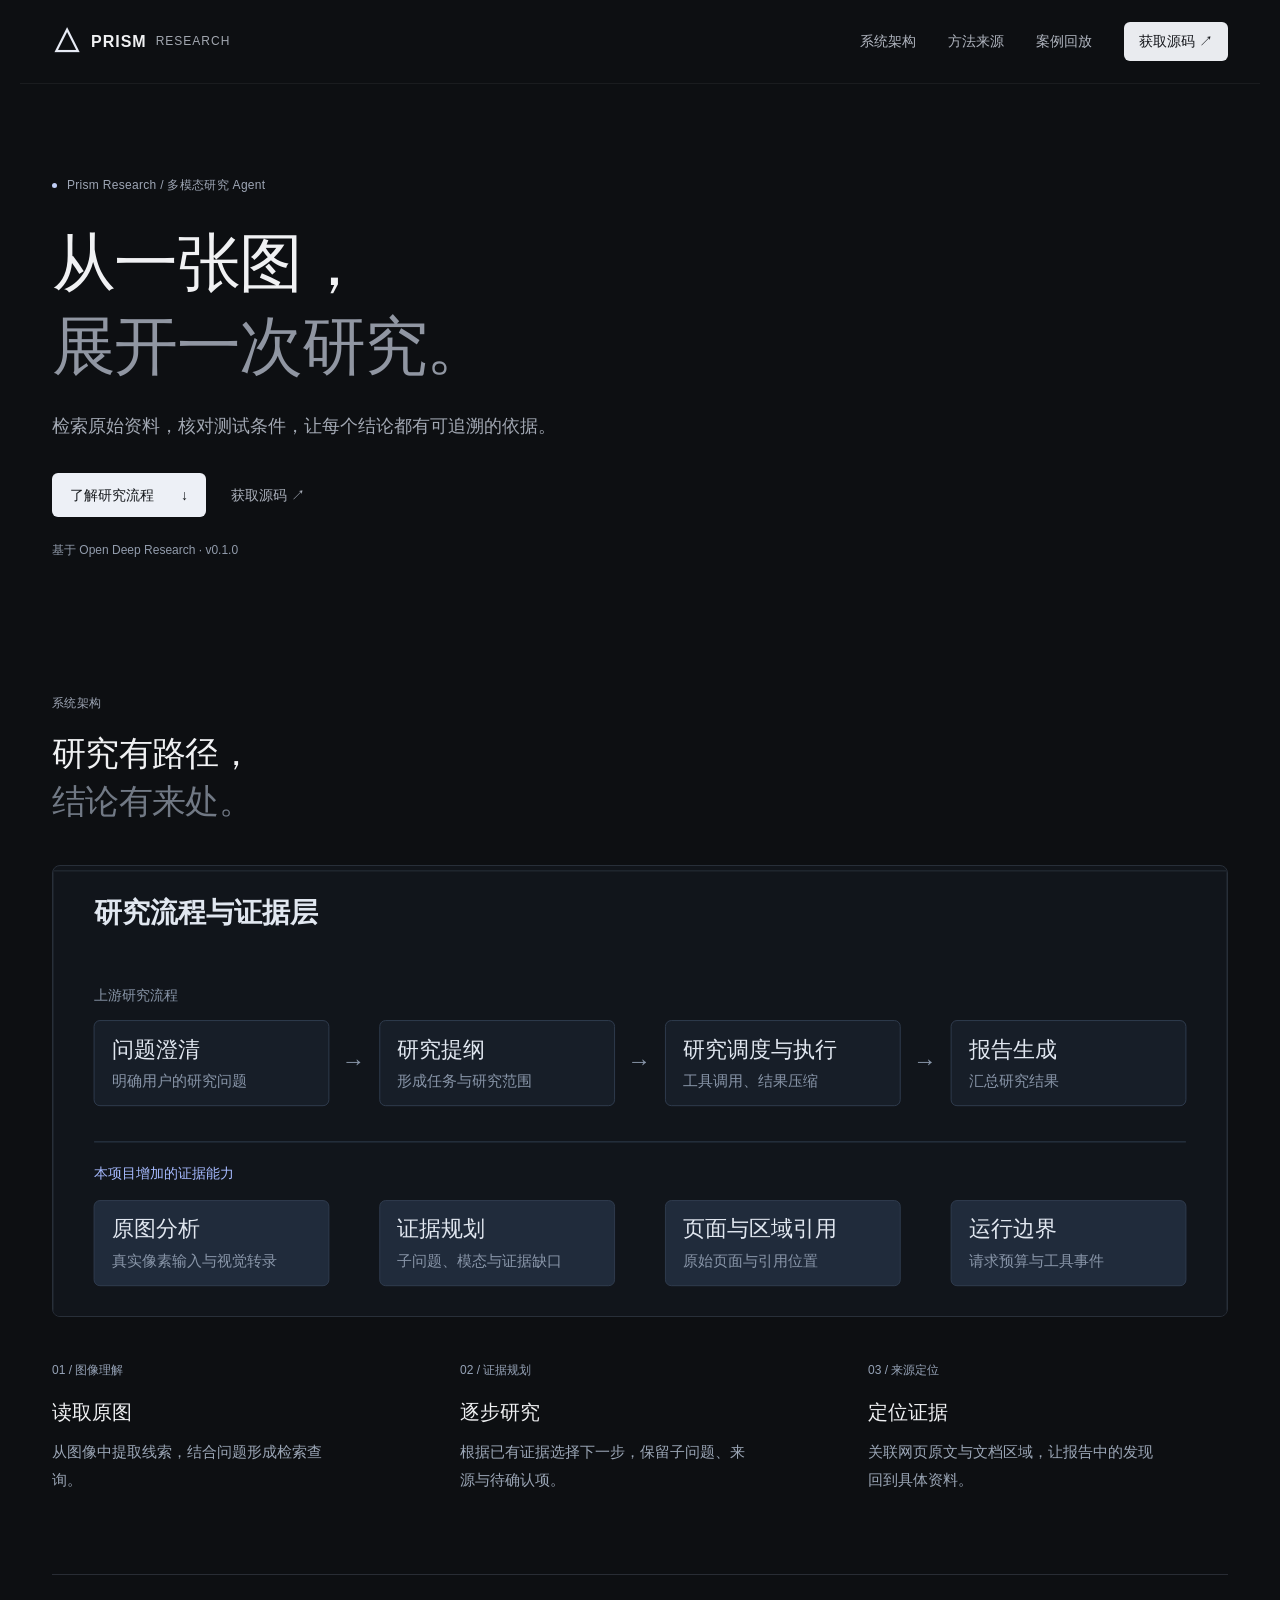
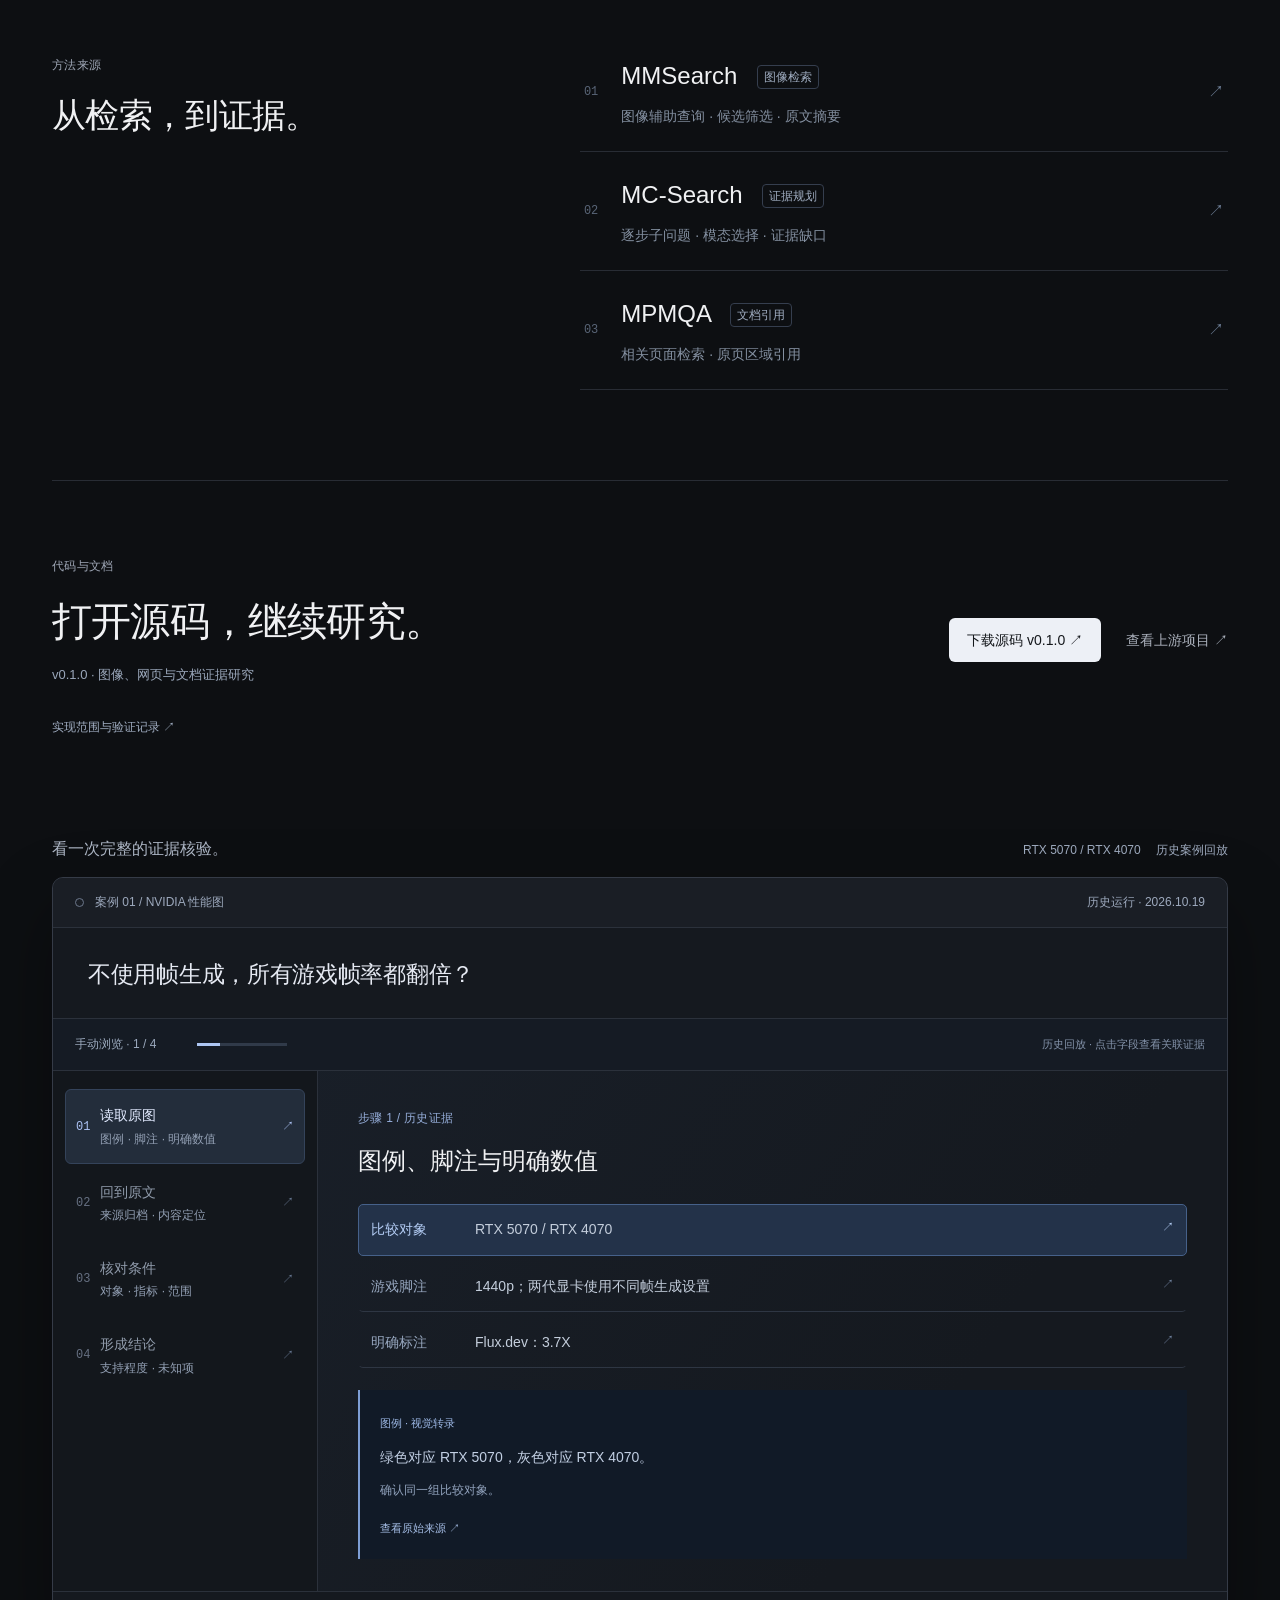
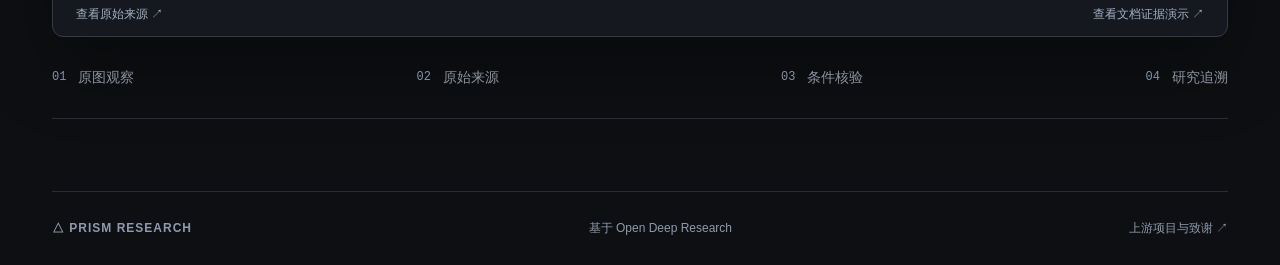
==== site/index.html @ a165fc24 "Initial release: Prism Research v0.1.0" ====
<!DOCTYPE html>

<html lang="zh-CN"><head><meta charset="utf-8"/><meta content="width=device-width,initial-scale=1" name="viewport"/><meta content="Prism Research：基于 Open Deep Research 的多模态证据研究原型。探索图像、来源与结论之间的联系。" name="description"/><title>Prism Research · 从一张图，展开一次研究</title><link href="style.css" rel="stylesheet"/></head>
<body>
<header><a class="brand" href="#"><span class="brandmark">△</span> PRISM<span class="thin">RESEARCH</span></a><nav aria-label="主导航"><a href="#system">系统架构</a><a href="#research">方法来源</a><a href="#case">案例回放</a><a class="nav-cta" href="#release">获取源码 ↗</a></nav></header>
<main>
<section class="hero"><div class="hero-copy"><div class="eyebrow">Prism Research / 多模态研究 Agent</div><h1>从一张图，<br/><span class="serif">展开一次研究。</span></h1><p class="intro">检索原始资料，核对测试条件，让每个结论都有可追溯的依据。</p><div class="actions"><a class="button primary" href="#system">了解研究流程 <span>↓</span></a><a class="text-link" href="#release">获取源码 ↗</a></div><p class="hero-note">基于 Open Deep Research · v0.1.0</p></div>
</section>

<section id="system"><div class="section-head"><div><div class="eyebrow">系统架构</div><h2>研究有路径，<br/><span class="muted">结论有来处。</span></h2></div></div><div class="architecture"><img alt="中文系统架构图" decoding="async" height="450" loading="lazy" src="docs/assets/architecture.svg" width="1200"/></div><div class="editorial-grid"><article><span>01 / 图像理解</span><h3>读取原图</h3><p>从图像中提取线索，结合问题形成检索查询。</p></article><article><span>02 / 证据规划</span><h3>逐步研究</h3><p>根据已有证据选择下一步，保留子问题、来源与待确认项。</p></article><article><span>03 / 来源定位</span><h3>定位证据</h3><p>关联网页原文与文档区域，让报告中的发现回到具体资料。</p></article></div></section>
<section id="research"><div class="section-head"><div><div class="eyebrow">方法来源</div><h2>从检索，到证据。</h2></div></div><div class="paper-list"><a href="https://mmsearch.github.io/" rel="noopener" target="_blank"><span class="paper-n">01</span><div><h3>MMSearch <span>图像检索</span></h3><p>图像辅助查询 · 候选筛选 · 原文摘要</p></div><b>↗</b></a><a href="https://mc-search-project.github.io/" rel="noopener" target="_blank"><span class="paper-n">02</span><div><h3>MC-Search <span>证据规划</span></h3><p>逐步子问题 · 模态选择 · 证据缺口</p></div><b>↗</b></a><a href="https://arxiv.org/abs/2304.09660" rel="noopener" target="_blank"><span class="paper-n">03</span><div><h3>MPMQA <span>文档引用</span></h3><p>相关页面检索 · 原页区域引用</p></div><b>↗</b></a></div></section>
<section class="release" id="release"><div class="eyebrow">代码与文档</div><h2>打开源码，继续研究。</h2><p>v0.1.0 · 图像、网页与文档证据研究</p><div class="actions"><a class="button primary" download="" href="prism-research-source.zip">下载源码 v0.1.0 ↗</a><a class="text-link" href="https://github.com/langchain-ai/open_deep_research" rel="noopener" target="_blank">查看上游项目 ↗</a></div><p class="release-note"><a href="docs/implementation-status.md">实现范围与验证记录 ↗</a></p></section>
<section id="case"><div class="section-head"><div><h2>看一次完整的证据核验。</h2></div><p>RTX 5070 / RTX 4070 <span>历史案例回放</span></p></div><div class="case-shell"><div class="case-top">案例 01 / NVIDIA 性能图<span class="case-tag">历史运行 · 2026.10.19</span></div><div class="question">不使用帧生成，所有游戏帧率都翻倍？</div><div class="replay-toolbar"><div class="replay-actions"><button hidden="" id="replay-pause" type="button">停止自动浏览</button></div><span aria-live="polite" id="replay-status" role="status">自动浏览 · 1 / 4</span><progress aria-label="案例回放进度" id="replay-progress" max="4" value="1"></progress><span class="replay-note">历史回放 · 点击字段查看关联证据</span></div><div class="case-grid"><div aria-label="证据回放步骤" class="steps" role="tablist"><button aria-controls="evidence-panel" aria-selected="true" class="step active" data-step="0" id="tab-0" role="tab"><span>01</span><div>读取原图<small>图例 · 脚注 · 明确数值</small></div><b>↗</b></button><button aria-controls="evidence-panel" aria-selected="false" class="step" data-step="1" id="tab-1" role="tab"><span>02</span><div>回到原文<small>来源归档 · 内容定位</small></div><b>↗</b></button><button aria-controls="evidence-panel" aria-selected="false" class="step" data-step="2" id="tab-2" role="tab"><span>03</span><div>核对条件<small>对象 · 指标 · 范围</small></div><b>↗</b></button><button aria-controls="evidence-panel" aria-selected="false" class="step" data-step="3" id="tab-3" role="tab"><span>04</span><div>形成结论<small>支持程度 · 未知项</small></div><b>↗</b></button></div><article aria-labelledby="tab-0" class="evidence" id="evidence-panel" role="tabpanel" tabindex="0"></article></div><div class="case-bottom"><a href="https://www.nvidia.com/en-us/geforce/news/rtx-5070-out-now/" rel="noopener" target="_blank">查看原始来源 ↗</a><a href="evidence-demo.html" rel="noopener" target="_blank">查看文档证据演示 ↗</a></div></div><div class="capability-strip"><span><i>01</i> 原图观察</span><span><i>02</i> 原始来源</span><span><i>03</i> 条件核验</span><span><i>04</i> 研究追溯</span></div></section></main><footer><a class="brand" href="#">△ PRISM RESEARCH</a><span>基于 Open Deep Research</span><a href="https://github.com/langchain-ai/open_deep_research" rel="noopener" target="_blank">上游项目与致谢 ↗</a></footer><script src="app.js"></script></body></html>
---- site/style.css ----
:root{--bg:#0d0f12;--panel:#15181d;--ink:#f0f1f3;--muted:#969ca7;--line:#282c34;--accent:#a6baff;color-scheme:dark}
*{box-sizing:border-box}html{scroll-behavior:smooth;scroll-padding-top:88px}body{margin:0;background:var(--bg);color:var(--ink);font:15px/1.8 "Microsoft YaHei","PingFang SC",sans-serif;-webkit-font-smoothing:antialiased}a{color:inherit;text-decoration:none}button{font:inherit}a:focus-visible,button:focus-visible{outline:2px solid var(--accent);outline-offset:5px}header{height:84px;max-width:1240px;margin:auto;padding:0 32px;display:flex;align-items:center;justify-content:space-between;border-bottom:1px solid #ffffff0e}.brand{display:flex;align-items:center;gap:9px;font-size:15px;letter-spacing:1px;font-weight:600}.brandmark{font-size:29px;color:#e7ebf5;line-height:1}.thin{font-size:11px;color:#a3a8b1;font-weight:400}nav{display:flex;align-items:center;gap:32px;font-size:12px;color:#b1b6c0}nav a:hover{color:white}.nav-cta{background:#e9ebef;color:#14161b!important;padding:7px 15px;border-radius:6px}main{max-width:1240px;margin:auto;padding:0 32px}.hero{padding:91px 0 62px;position:relative}.hero-copy{max-width:870px}.eyebrow{color:#9ea6b5;font-size:11px;letter-spacing:.8px;display:flex;align-items:center;gap:10px}.hero .eyebrow:before{content:"";width:5px;height:5px;border-radius:50%;background:#c0cdf5}.hero h1{font-size:clamp(42px,5.2vw,68px);line-height:1.3;letter-spacing:-2px;font-weight:500;margin:26px 0 22px}.serif{font:inherit;color:#9096a2}.intro{max-width:610px;color:#a2a8b3;font-size:16px;line-height:1.9;margin:0}.actions{display:flex;align-items:center;gap:25px;margin-top:29px;flex-wrap:wrap}.button{display:inline-flex;align-items:center;gap:27px;font-size:12px;font-weight:500;padding:10px 18px;border-radius:6px;transition:background .18s}.primary{background:#edf0f6;color:#14171b}.primary:hover{background:#fff}.text-link{font-size:12px;color:#aab0bb}.text-link:hover{color:white}.hero-note{position:absolute;bottom:66px;right:0;font-size:10px;color:#676e7b;writing-mode:vertical-rl;letter-spacing:1px}.hero-art{display:none}
#case{padding:0 0 75px}.section-head{display:flex;justify-content:space-between;align-items:end;gap:30px;margin-bottom:32px}h2{font-size:36px;line-height:1.4;font-weight:500;letter-spacing:-1px;margin:16px 0 0}.section-head>p{font-size:12px;color:var(--muted);margin:0}.section-head>p span{font-size:10px;color:#777e8b}#case>.section-head{margin-bottom:16px}#case .eyebrow{font-size:10px}#case h2{font-size:14px;letter-spacing:0;margin:0;font-weight:400;color:#858c99}#case .section-head>p{font-size:10px}#case .section-head>p br{display:none}#case .section-head>p span{margin-left:12px}
.case-shell{border:1px solid #353b47;border-radius:11px;overflow:hidden;background:#15191f;box-shadow:0 30px 75px #0005,0 1px 0 #ffffff09 inset}.case-top{height:47px;background:#1a1e25;border-bottom:1px solid #2b313b;padding:0 22px;display:flex;align-items:center;gap:11px;color:#aeb6c5;font-size:11px}.case-top:before{content:"";width:7px;height:7px;border:1px solid #6c778b;border-radius:50%}.case-tag{margin-left:auto;font-size:10px;color:#717c8d}.question{padding:28px 35px 26px;font-size:21px;line-height:1.65;color:#e5e9f2;letter-spacing:-.3px;border-bottom:1px solid #2b313b}.case-grid{display:grid;grid-template-columns:246px minmax(0,1fr)}.steps{padding:16px 12px;border-right:1px solid #2b313b;background:#13171c}.step{width:100%;display:flex;align-items:center;gap:12px;text-align:left;color:#919cac;background:transparent;border:1px solid transparent;padding:14px 12px;border-radius:6px;cursor:pointer;margin:2px 0}.step>span{font:10px monospace;color:#667082}.step>div{font-size:12px}.step small{display:block;font-size:9px;color:#657083;margin-top:2px}.step b{margin-left:auto;font-size:12px;font-weight:400;color:#667791}.step:hover{background:#1b222c}.step.active{background:#232d3b;border-color:#34435a;color:#e2eaff}.step.active>span,.step.active b{color:#acc2f5}.evidence{padding:32px 40px;min-height:330px;position:relative;background:linear-gradient(125deg,#1c243080,transparent 68%)}.evidence .label{font-size:10px;color:#95add9;letter-spacing:.3px}.evidence h3{font-size:22px;line-height:1.55;margin:12px 0 25px;font-weight:500}.evidence dl{margin:0}.evidence dl>div{display:grid;grid-template-columns:112px 1fr;gap:20px;border-bottom:1px solid #2e3643;padding:12px 0;font-size:12px}.evidence dt{color:#78879c}.evidence dd{color:#c4cedc;margin:0}.evidence p{font-size:12px;color:#7f8ea5;max-width:680px}.verdict{margin:24px 0;padding:20px 24px;border:1px solid #44536b;background:#243145;color:#c7d8f8;font-size:22px;border-radius:5px}.case-bottom{padding:12px 23px;font-size:10px;border-top:1px solid #2b313b;color:#78869c;text-align:right}.case-bottom a:hover{color:#d8e4ff}
.capability-strip{display:flex;justify-content:space-between;gap:25px;padding:28px 0;border-bottom:1px solid var(--line);color:#8b939f;font-size:12px}.capability-strip span{display:flex;align-items:center;gap:12px}.capability-strip i{font-style:normal;color:#495361;font-size:10px;font-family:monospace}
#system{padding:70px 0 80px;border-bottom:1px solid var(--line)}.muted{color:#717985}.architecture{margin-top:40px;border:1px solid #282f39;background:#11151b;border-radius:8px;overflow:hidden}.architecture img{display:block;width:100%}.editorial-grid{display:grid;grid-template-columns:repeat(3,1fr);gap:48px;margin-top:38px}.editorial-grid article>span{color:#687586;font-size:10px}.editorial-grid h3{font-size:17px;font-weight:500;margin:12px 0 8px}.editorial-grid p{font-size:12px;line-height:1.95;color:#828c9a;margin:0;max-width:290px}
#research{display:grid;grid-template-columns:1fr 1.4fr;gap:65px;padding:80px 0 90px;border-bottom:1px solid var(--line)}#research .section-head{align-items:start;margin:0}#research h2{font-size:33px}.paper-list>a{display:flex;align-items:center;gap:23px;padding:22px 4px;border-bottom:1px solid var(--line)}.paper-list>a:first-child{padding-top:0}.paper-list>a:hover h3{color:#c0ceef}.paper-n{font:10px monospace;color:#596577}.paper-list h3{font-family:"Segoe UI",sans-serif;font-size:22px;font-weight:500;margin:0}.paper-list h3 span{font:9px "Microsoft YaHei",sans-serif;padding:4px 6px;border:1px solid #353e4e;border-radius:4px;color:#818fa3;vertical-align:middle;margin-left:13px}.paper-list p{font-size:12px;color:#8490a1;margin:7px 0 0}.paper-list b{font-weight:400;color:#6d7e96;margin-left:auto}.release{padding:75px 0 85px;display:grid;grid-template-columns:1fr auto;align-items:center;gap:0 30px}.release>.eyebrow{grid-column:1/-1}.release h2{font-size:44px}.release>p{font-size:11px;color:#727f91;grid-column:1;margin:15px 0}.release>.actions{grid-column:2;grid-row:2/4;margin-top:0}.release-note{font-size:10px!important;color:#7d8ca2!important}.release-note a:hover{color:white}footer{max-width:1176px;margin:auto;padding:26px 0;border-top:1px solid var(--line);display:flex;align-items:center;justify-content:space-between;color:#697585;font-size:10px}footer .brand{font-size:11px;letter-spacing:1px}footer>span{color:#505c6c}
@media(min-width:1500px){.hero{padding-top:110px}.hero h1{font-size:74px}}
@media(max-width:900px){.hero-note{display:none}.hero{padding-top:65px}.case-grid{grid-template-columns:210px 1fr}.evidence{padding:26px}.editorial-grid{gap:23px}#research{grid-template-columns:1fr 1.4fr;gap:30px}.release{display:block}.release>.actions{margin-top:25px}footer{margin:0 32px}}
@media(max-width:640px){header,main{padding-left:20px;padding-right:20px}header{height:70px}.brand{font-size:12px}.thin{font-size:9px}nav{gap:0}nav>a:not(.nav-cta){display:none}.hero{padding:52px 0 40px}.hero h1{font-size:39px;letter-spacing:-1px;margin-top:22px}.intro{font-size:13px;max-width:320px}.actions{gap:20px}.eyebrow{font-size:10px}#case .section-head{display:block}#case .section-head>p{margin-top:9px}.case-top{padding:0 15px;font-size:9px}.case-tag{font-size:8px}.question{padding:22px 20px;font-size:17px}.question br{display:none}.case-grid{grid-template-columns:1fr}.steps{display:grid;grid-template-columns:1fr 1fr;gap:5px;padding:10px;border-right:0;border-bottom:1px solid #2b313b}.step{padding:10px;gap:8px;margin:0}.step>div{font-size:11px}.step small{font-size:8px}.step b{display:none}.evidence{padding:24px 20px;min-height:330px}.evidence h3{font-size:19px}.evidence dl>div{grid-template-columns:73px 1fr;gap:12px;font-size:11px}.verdict{font-size:18px;padding:15px}.capability-strip{display:grid;grid-template-columns:1fr 1fr;gap:16px;font-size:10px}#case{padding-bottom:20px}#system{padding:50px 0}.section-head{display:block}h2{font-size:28px}.architecture{overflow:auto}.architecture img{min-width:670px}.editorial-grid{grid-template-columns:1fr;gap:25px}.editorial-grid p{max-width:none}#research{display:block;padding:50px 0}#research .section-head{margin-bottom:30px}#research h2{font-size:28px}.paper-list h3{font-size:21px}.paper-list p{font-size:11px}.paper-list>a{gap:15px}.release{padding:50px 0}.release h2{font-size:33px}.release>.actions{gap:20px}footer{margin:0 20px;font-size:9px;gap:15px}footer>span{display:none}}
@media(prefers-reduced-motion:reduce){html{scroll-behavior:auto}*{transition:none!important}}

/* Readable Chinese typography with local variable-font fallbacks. */
body{font-family:"Segoe UI Variable","Segoe UI","Noto Sans SC","PingFang SC","Microsoft YaHei",sans-serif;font-size:16px;line-height:1.75;font-weight:400;font-kerning:normal;font-variant-numeric:tabular-nums}
.hero h1{font-size:clamp(42px,5vw,64px);font-weight:550;line-height:1.3;letter-spacing:-.025em}.intro{font-size:18px;line-height:1.85;max-width:650px}.eyebrow{font-size:12px;letter-spacing:.025em}.hero-note{writing-mode:horizontal-tb;position:static;margin:23px 0 0;font-size:12px;color:#929cac;letter-spacing:0}
nav,.button,.text-link{font-size:14px}.thin{font-size:12px}.brand{font-size:16px}h2,#research h2{font-size:34px;font-weight:500;line-height:1.4;letter-spacing:-.02em}.release h2{font-size:40px}
#case h2{font-size:16px;color:#adb6c5}#case .section-head>p,#case .section-head>p span,.case-top,.case-tag{font-size:12px;color:#9da9bd}.case-top{height:50px}.question{font-size:23px;line-height:1.6}
.step>div{font-size:14px}.step small{font-size:12px;line-height:1.65;color:#929fb3}.step>span{font-size:12px}.step{gap:10px;padding:13px 10px}.case-grid{grid-template-columns:265px minmax(0,1fr)}
.evidence .label{font-size:12px}.evidence h3{font-size:24px;line-height:1.5}.evidence dl>div{font-size:15px;line-height:1.8;grid-template-columns:112px 1fr}.evidence dt{color:#9ba9bd}.evidence p{font-size:14px;line-height:1.85;color:#9ba9bd}.case-bottom{font-size:12px;color:#a2b0c6}.verdict{font-size:23px}
.capability-strip{font-size:14px}.capability-strip i{font-size:12px;color:#8592a5}.editorial-grid article>span{font-size:12px;color:#96a3b7}.editorial-grid h3{font-size:20px}.editorial-grid p{font-size:15px;line-height:1.85;color:#9ba6b6}
.paper-list h3{font-family:inherit;font-size:24px}.paper-list h3 span{font:12px "Noto Sans SC","Microsoft YaHei",sans-serif;color:#a0adc1}.paper-list p{font-size:14px;line-height:1.8}.paper-n{font-size:12px}.release>p{font-size:13px;color:#9aa7ba}.release-note{font-size:12px!important;color:#a0adc1!important}footer,footer .brand,footer>span{font-size:12px;color:#8e9bae}
@media(min-width:1500px){.hero h1{font-size:68px}}
@media(max-width:900px){.hero-note{display:block}.case-grid{grid-template-columns:235px minmax(0,1fr)}.evidence{padding:27px}}
@media(max-width:640px){body{font-size:15px}.hero h1{font-size:38px;letter-spacing:-.02em;line-height:1.35}.intro{font-size:16px;max-width:100%}.eyebrow{font-size:12px}.hero-note{font-size:12px;max-width:100%}.brand{font-size:14px}.thin{font-size:10px}nav,.button,.text-link{font-size:13px}.case-top{font-size:12px;flex-wrap:wrap;gap:2px 8px;height:auto;min-height:50px;padding:10px 14px}.case-tag{font-size:12px}.question{font-size:19px}.case-grid{grid-template-columns:1fr}.step>div{font-size:13px}.step small{font-size:11px}.step>span{font-size:11px}.evidence{padding:24px 20px}.evidence h3{font-size:21px}.evidence dl>div{font-size:14px;grid-template-columns:78px minmax(0,1fr);gap:10px}.evidence dd{overflow-wrap:anywhere}.evidence p{font-size:14px}.verdict{font-size:19px}.capability-strip{font-size:12px}h2,#research h2{font-size:28px}.paper-list h3{font-size:22px}.paper-list h3 span{font-size:11px}.paper-list p{font-size:13px}.release h2{font-size:32px}footer{font-size:11px}.editorial-grid p{max-width:none}}

/* Historical replay controls and source linkage. */
.replay-toolbar{display:flex;align-items:center;flex-wrap:wrap;gap:12px 18px;padding:15px 22px;border-bottom:1px solid #2b313b;background:#151b24;font-size:12px;color:#9ba9bd}.replay-actions{display:flex;gap:8px}.replay-actions button{border:1px solid #46556c;border-radius:5px;background:#26354b;color:#dce7fc;padding:7px 13px;font-size:12px;cursor:pointer;min-height:35px}.replay-actions button+button{background:transparent;color:#9ba9bd;border-color:#303d50}.replay-actions button:hover{background:#344966}.replay-actions button:active{transform:translateY(1px)}#replay-status{min-width:104px;font-variant-numeric:tabular-nums}#replay-progress{appearance:none;width:90px;height:3px;border:0;border-radius:3px;background:#303a49}#replay-progress::-webkit-progress-bar{background:#303a49}#replay-progress::-webkit-progress-value{background:#adc6f2;transition:width 230ms ease}#replay-progress::-moz-progress-bar{background:#adc6f2}.replay-note{margin-left:auto;color:#8493aa;font-size:11px}.step.visited>span{color:#9eb6df}.step{transition:background 180ms,border-color 180ms,color 180ms}.evidence{min-height:510px}.evidence-links{display:grid;gap:5px}.evidence-row{width:100%;display:grid;grid-template-columns:90px minmax(0,1fr) 12px;align-items:start;gap:14px;text-align:left;padding:12px;border:1px solid transparent;border-bottom-color:#2e3643;border-radius:5px;color:#c4cedc;background:transparent;cursor:pointer;font-size:14px;line-height:1.8;transition:background 180ms,border-color 180ms}.evidence-row>span{color:#97a7bf}.evidence-row strong{font-weight:400}.evidence-row b{font-size:12px;font-weight:400;color:#70829f}.evidence-row:hover{background:#1e2938}.evidence-row.linked{background:#233249;border-color:#46618a}.evidence-row.linked>span,.evidence-row.linked b{color:#b4cdf5}.source-detail{margin-top:22px;padding:18px 20px;background:#111a27;border-left:2px solid #7e9ed4;min-height:150px}.source-label{font-size:11px;color:#9cb7e4}.source-detail p{font-size:14px;color:#c2cfe3;margin:9px 0}.source-inference{font-size:12px;color:#91a2bc;margin-bottom:12px}.source-detail a{font-size:11px;color:#a5bde5}.evidence .verdict{margin:16px 0;font-size:20px;padding:15px 20px}.button,.text-link,.paper-list a{transition:background 180ms,color 180ms,transform 180ms}.button:hover{transform:translateY(-2px)}#system,#research,#release{opacity:1;transform:translateY(0);transition:opacity 400ms ease,transform 400ms ease}.reveal-pending{opacity:0!important;transform:translateY(12px)!important}
@media(max-width:640px){.replay-toolbar{padding:12px 14px;gap:10px 12px}.replay-note{width:100%;margin-left:0;font-size:11px}#replay-progress{width:55px}.evidence{min-height:575px}.evidence-row{grid-template-columns:66px minmax(0,1fr) 10px;gap:9px;font-size:13px;padding:10px}.source-detail{padding:15px}.source-detail p{font-size:13px}.evidence .verdict{font-size:18px;padding:12px 15px}}
@media(prefers-reduced-motion:reduce){*,*::before,*::after{animation:none!important;transition:none!important;scroll-behavior:auto!important}.reveal-pending{opacity:1!important;transform:none!important}.button:hover{transform:none}}

/* Release polish: final case section and readable navigation. */
section[id]{scroll-margin-top:92px}
.case-bottom{display:flex;justify-content:space-between;align-items:center;flex-wrap:wrap;gap:14px 28px}
.case-bottom a{line-height:1.7}
#case{padding-bottom:72px}
a:focus-visible,button:focus-visible{outline:2px solid #adc6f2;outline-offset:5px}
.replay-actions:has(button[hidden]){display:none}
@media(max-width:640px){section[id]{scroll-margin-top:74px}.case-bottom{align-items:flex-start;flex-direction:column;gap:12px}#case{padding-bottom:40px}.source-detail{overflow-wrap:anywhere}}
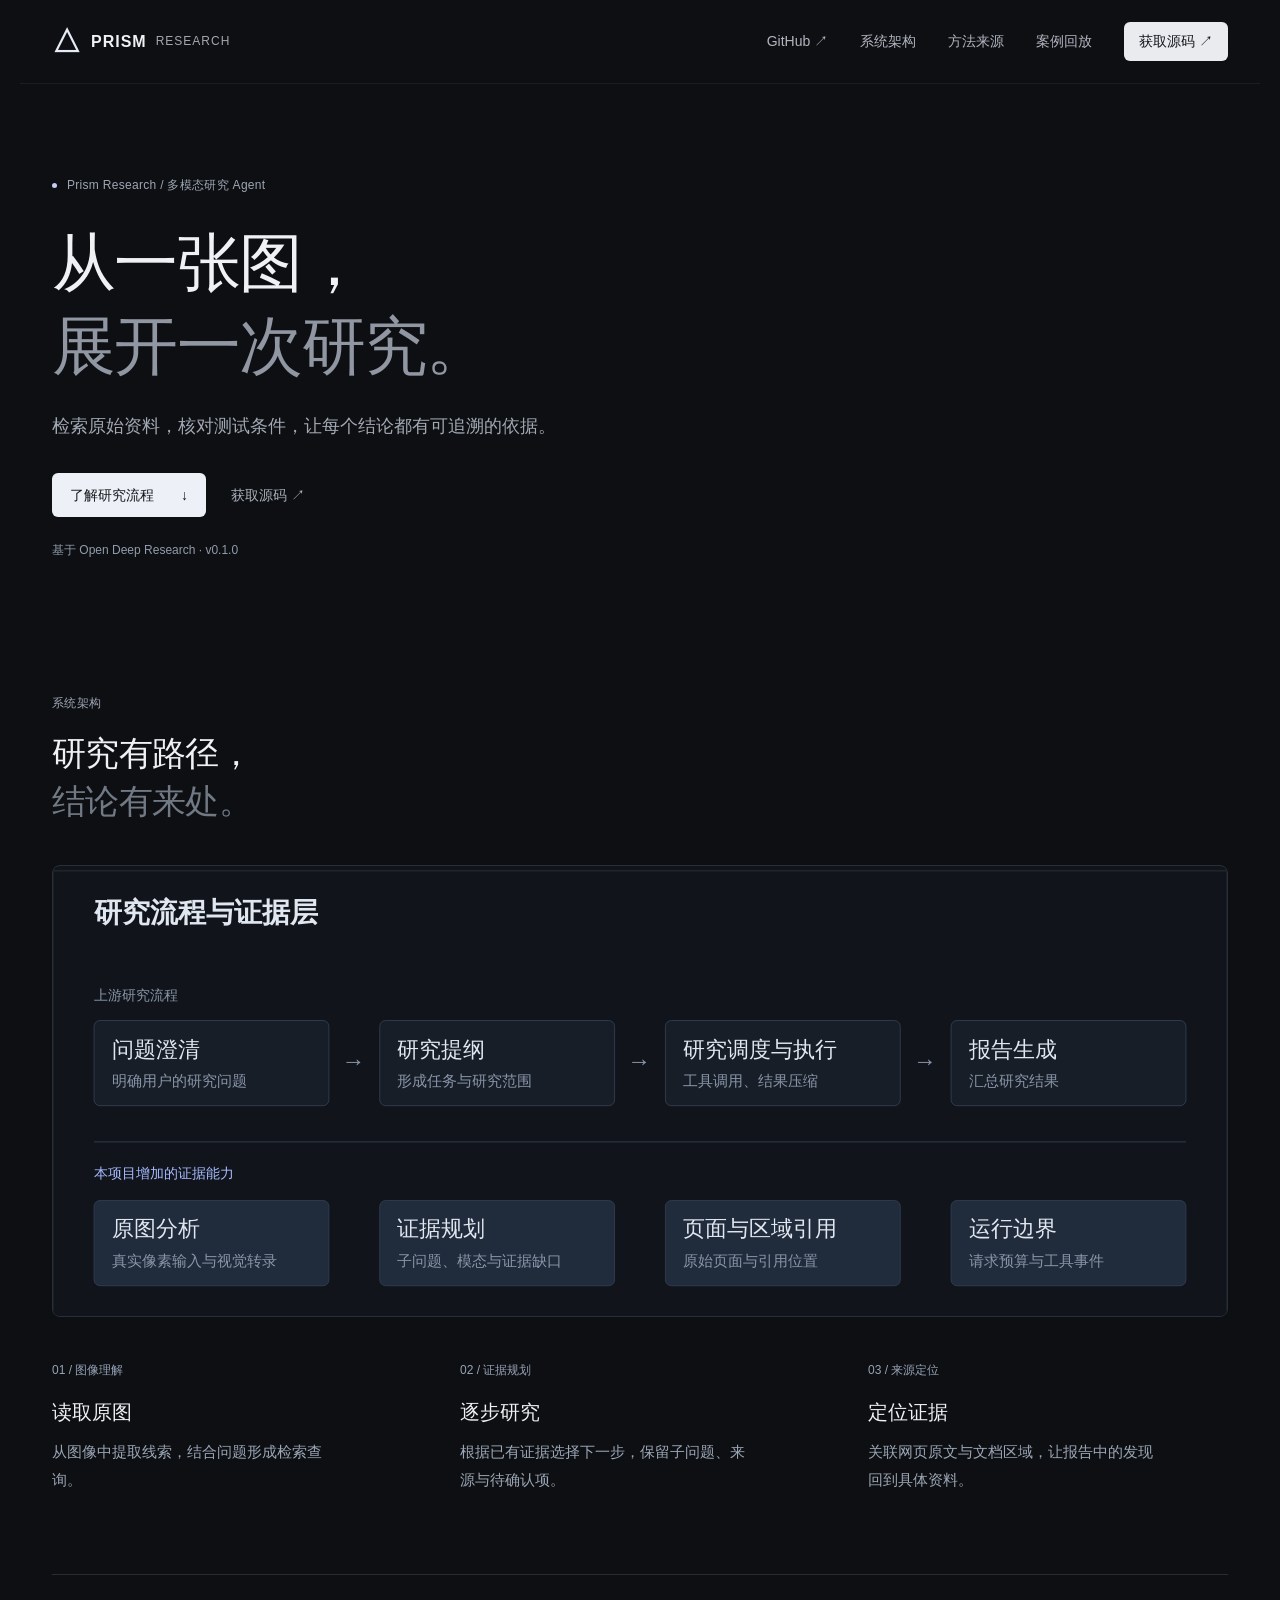
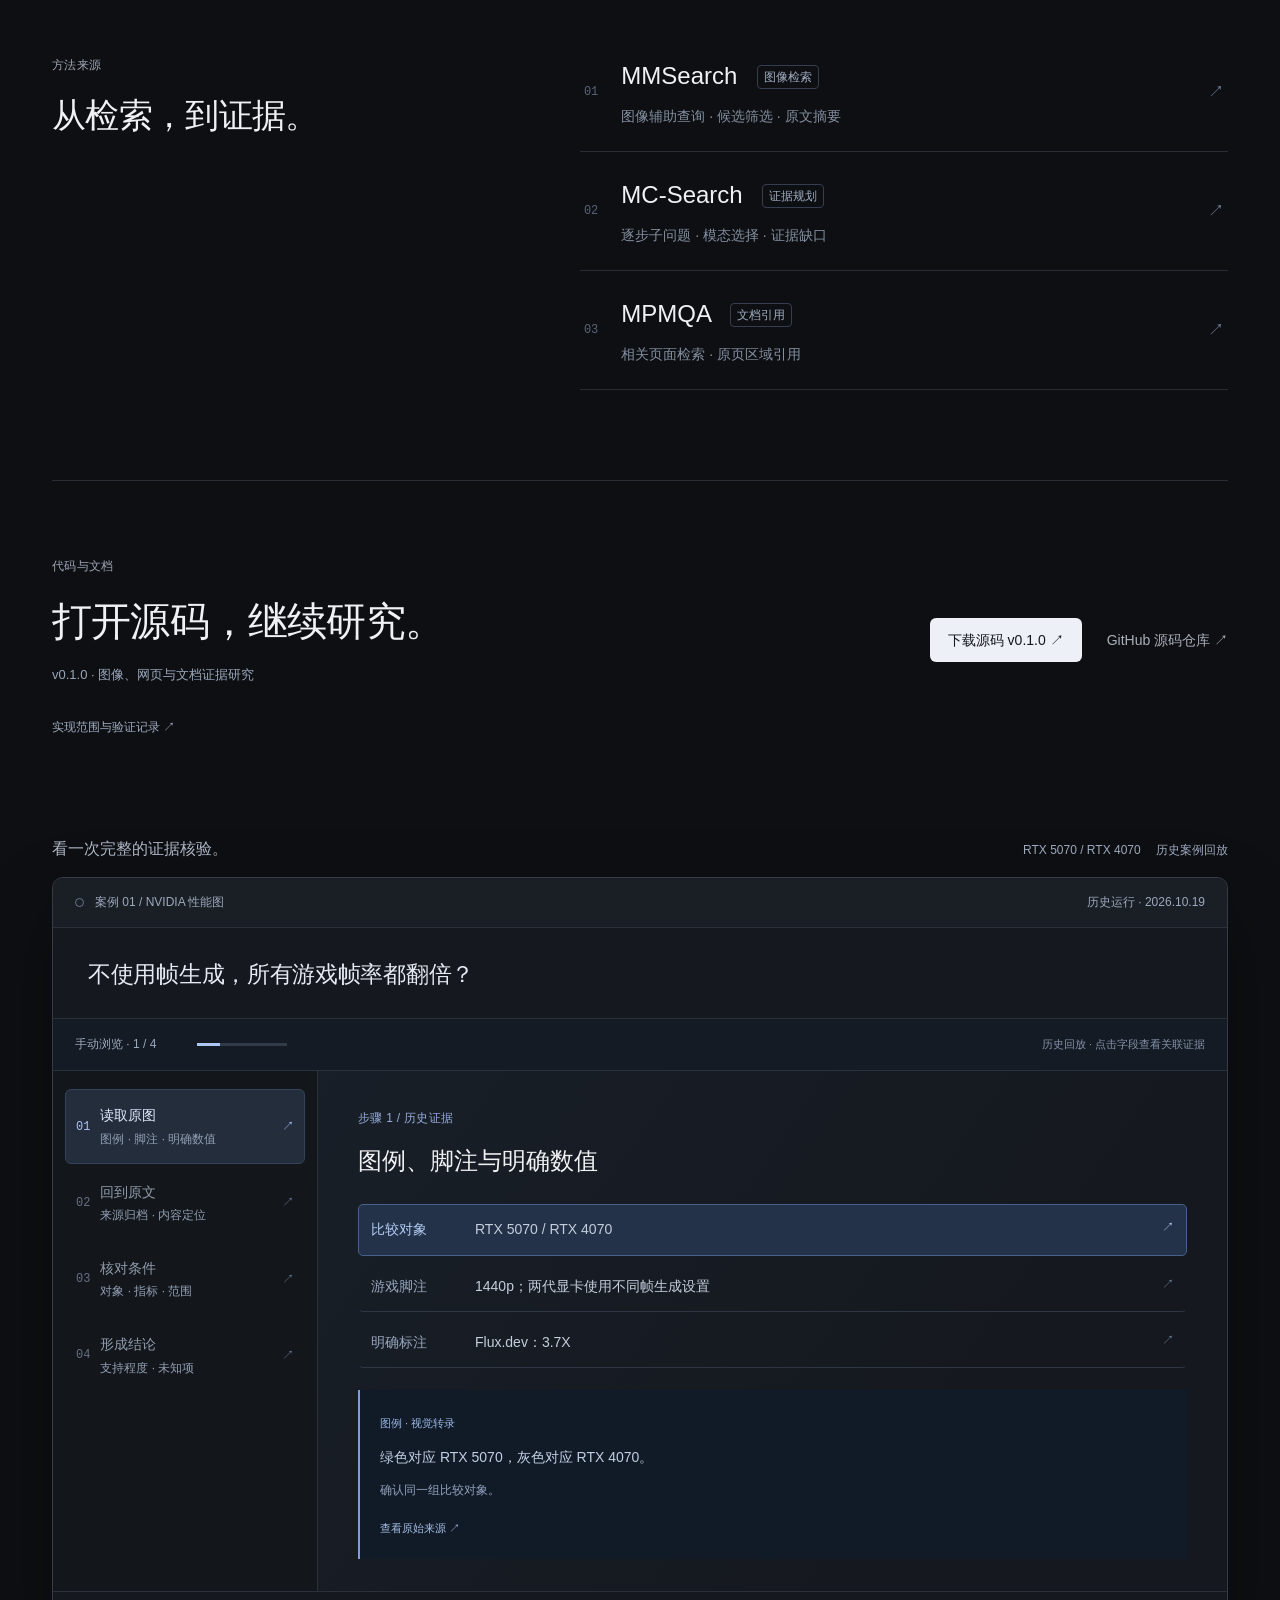
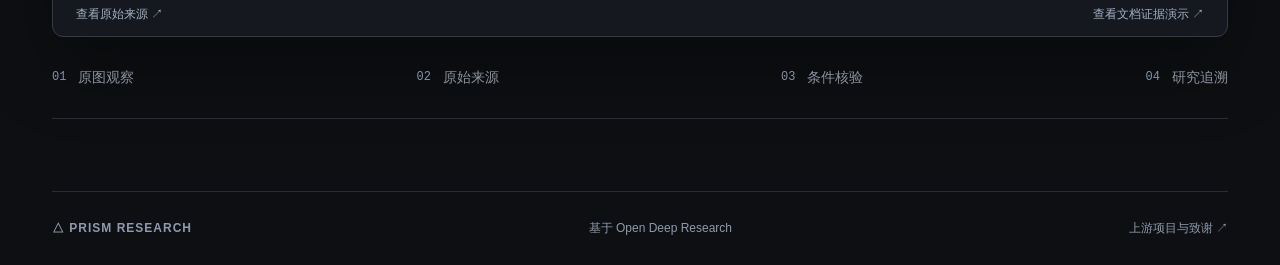
==== commit 53bd4afa: "Publish project website and add repository links" ====
--- a/site/index.html
+++ b/site/index.html
@@ -2,12 +2,12 @@
 
 <html lang="zh-CN"><head><meta charset="utf-8"/><meta content="width=device-width,initial-scale=1" name="viewport"/><meta content="Prism Research：基于 Open Deep Research 的多模态证据研究原型。探索图像、来源与结论之间的联系。" name="description"/><title>Prism Research · 从一张图，展开一次研究</title><link href="style.css" rel="stylesheet"/></head>
 <body>
-<header><a class="brand" href="#"><span class="brandmark">△</span> PRISM<span class="thin">RESEARCH</span></a><nav aria-label="主导航"><a href="#system">系统架构</a><a href="#research">方法来源</a><a href="#case">案例回放</a><a class="nav-cta" href="#release">获取源码 ↗</a></nav></header>
+<header><a class="brand" href="#"><span class="brandmark">△</span> PRISM<span class="thin">RESEARCH</span></a><nav aria-label="主导航"><a href="https://github.com/xyl-0216/prism-research" rel="noopener" target="_blank">GitHub ↗</a><a href="#system">系统架构</a><a href="#research">方法来源</a><a href="#case">案例回放</a><a class="nav-cta" href="#release">获取源码 ↗</a></nav></header>
 <main>
 <section class="hero"><div class="hero-copy"><div class="eyebrow">Prism Research / 多模态研究 Agent</div><h1>从一张图，<br/><span class="serif">展开一次研究。</span></h1><p class="intro">检索原始资料，核对测试条件，让每个结论都有可追溯的依据。</p><div class="actions"><a class="button primary" href="#system">了解研究流程 <span>↓</span></a><a class="text-link" href="#release">获取源码 ↗</a></div><p class="hero-note">基于 Open Deep Research · v0.1.0</p></div>
 </section>
 
 <section id="system"><div class="section-head"><div><div class="eyebrow">系统架构</div><h2>研究有路径，<br/><span class="muted">结论有来处。</span></h2></div></div><div class="architecture"><img alt="中文系统架构图" decoding="async" height="450" loading="lazy" src="docs/assets/architecture.svg" width="1200"/></div><div class="editorial-grid"><article><span>01 / 图像理解</span><h3>读取原图</h3><p>从图像中提取线索，结合问题形成检索查询。</p></article><article><span>02 / 证据规划</span><h3>逐步研究</h3><p>根据已有证据选择下一步，保留子问题、来源与待确认项。</p></article><article><span>03 / 来源定位</span><h3>定位证据</h3><p>关联网页原文与文档区域，让报告中的发现回到具体资料。</p></article></div></section>
 <section id="research"><div class="section-head"><div><div class="eyebrow">方法来源</div><h2>从检索，到证据。</h2></div></div><div class="paper-list"><a href="https://mmsearch.github.io/" rel="noopener" target="_blank"><span class="paper-n">01</span><div><h3>MMSearch <span>图像检索</span></h3><p>图像辅助查询 · 候选筛选 · 原文摘要</p></div><b>↗</b></a><a href="https://mc-search-project.github.io/" rel="noopener" target="_blank"><span class="paper-n">02</span><div><h3>MC-Search <span>证据规划</span></h3><p>逐步子问题 · 模态选择 · 证据缺口</p></div><b>↗</b></a><a href="https://arxiv.org/abs/2304.09660" rel="noopener" target="_blank"><span class="paper-n">03</span><div><h3>MPMQA <span>文档引用</span></h3><p>相关页面检索 · 原页区域引用</p></div><b>↗</b></a></div></section>
-<section class="release" id="release"><div class="eyebrow">代码与文档</div><h2>打开源码，继续研究。</h2><p>v0.1.0 · 图像、网页与文档证据研究</p><div class="actions"><a class="button primary" download="" href="prism-research-source.zip">下载源码 v0.1.0 ↗</a><a class="text-link" href="https://github.com/langchain-ai/open_deep_research" rel="noopener" target="_blank">查看上游项目 ↗</a></div><p class="release-note"><a href="docs/implementation-status.md">实现范围与验证记录 ↗</a></p></section>
+<section class="release" id="release"><div class="eyebrow">代码与文档</div><h2>打开源码，继续研究。</h2><p>v0.1.0 · 图像、网页与文档证据研究</p><div class="actions"><a class="button primary" download="" href="prism-research-source.zip">下载源码 v0.1.0 ↗</a><a class="text-link" href="https://github.com/xyl-0216/prism-research" rel="noopener" target="_blank">GitHub 源码仓库 ↗</a></div><p class="release-note"><a href="docs/implementation-status.md">实现范围与验证记录 ↗</a></p></section>
 <section id="case"><div class="section-head"><div><h2>看一次完整的证据核验。</h2></div><p>RTX 5070 / RTX 4070 <span>历史案例回放</span></p></div><div class="case-shell"><div class="case-top">案例 01 / NVIDIA 性能图<span class="case-tag">历史运行 · 2026.10.19</span></div><div class="question">不使用帧生成，所有游戏帧率都翻倍？</div><div class="replay-toolbar"><div class="replay-actions"><button hidden="" id="replay-pause" type="button">停止自动浏览</button></div><span aria-live="polite" id="replay-status" role="status">自动浏览 · 1 / 4</span><progress aria-label="案例回放进度" id="replay-progress" max="4" value="1"></progress><span class="replay-note">历史回放 · 点击字段查看关联证据</span></div><div class="case-grid"><div aria-label="证据回放步骤" class="steps" role="tablist"><button aria-controls="evidence-panel" aria-selected="true" class="step active" data-step="0" id="tab-0" role="tab"><span>01</span><div>读取原图<small>图例 · 脚注 · 明确数值</small></div><b>↗</b></button><button aria-controls="evidence-panel" aria-selected="false" class="step" data-step="1" id="tab-1" role="tab"><span>02</span><div>回到原文<small>来源归档 · 内容定位</small></div><b>↗</b></button><button aria-controls="evidence-panel" aria-selected="false" class="step" data-step="2" id="tab-2" role="tab"><span>03</span><div>核对条件<small>对象 · 指标 · 范围</small></div><b>↗</b></button><button aria-controls="evidence-panel" aria-selected="false" class="step" data-step="3" id="tab-3" role="tab"><span>04</span><div>形成结论<small>支持程度 · 未知项</small></div><b>↗</b></button></div><article aria-labelledby="tab-0" class="evidence" id="evidence-panel" role="tabpanel" tabindex="0"></article></div><div class="case-bottom"><a href="https://www.nvidia.com/en-us/geforce/news/rtx-5070-out-now/" rel="noopener" target="_blank">查看原始来源 ↗</a><a href="evidence-demo.html" rel="noopener" target="_blank">查看文档证据演示 ↗</a></div></div><div class="capability-strip"><span><i>01</i> 原图观察</span><span><i>02</i> 原始来源</span><span><i>03</i> 条件核验</span><span><i>04</i> 研究追溯</span></div></section></main><footer><a class="brand" href="#">△ PRISM RESEARCH</a><span>基于 Open Deep Research</span><a href="https://github.com/langchain-ai/open_deep_research" rel="noopener" target="_blank">上游项目与致谢 ↗</a></footer><script src="app.js"></script></body></html>
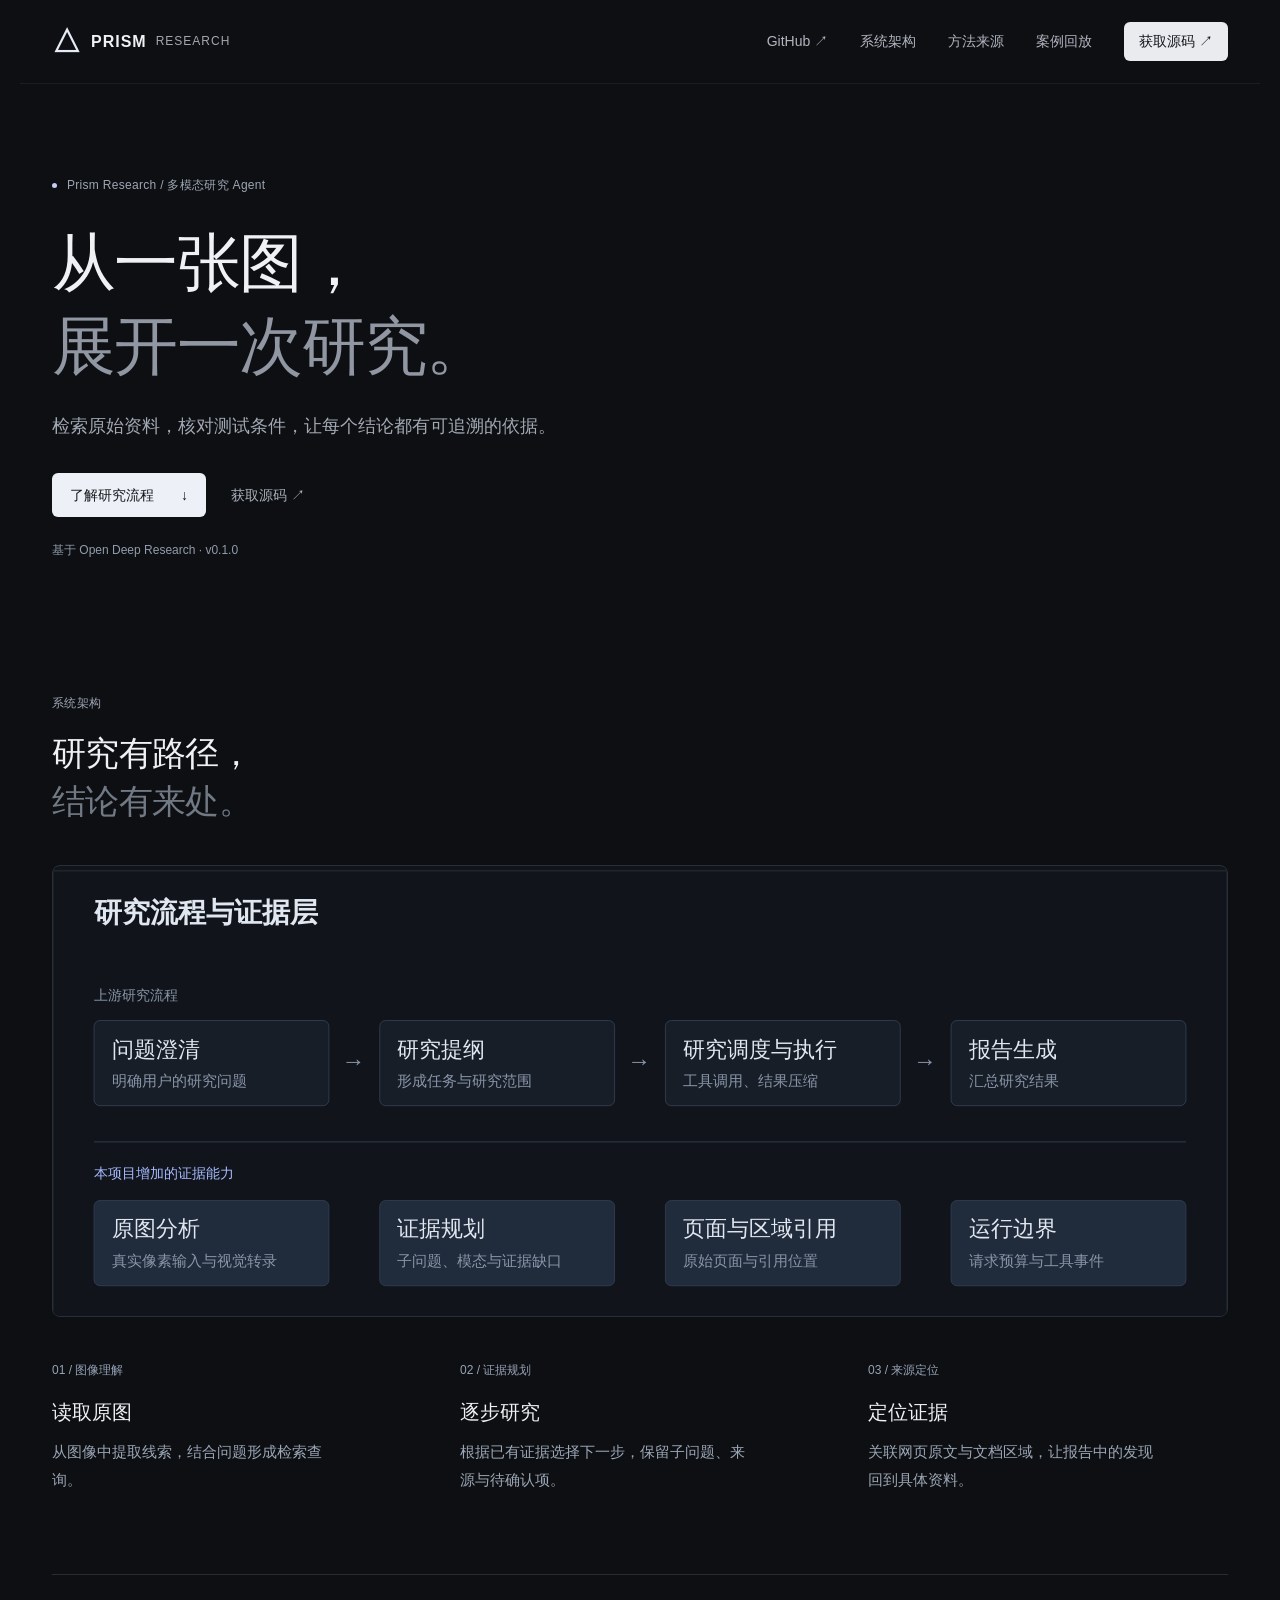
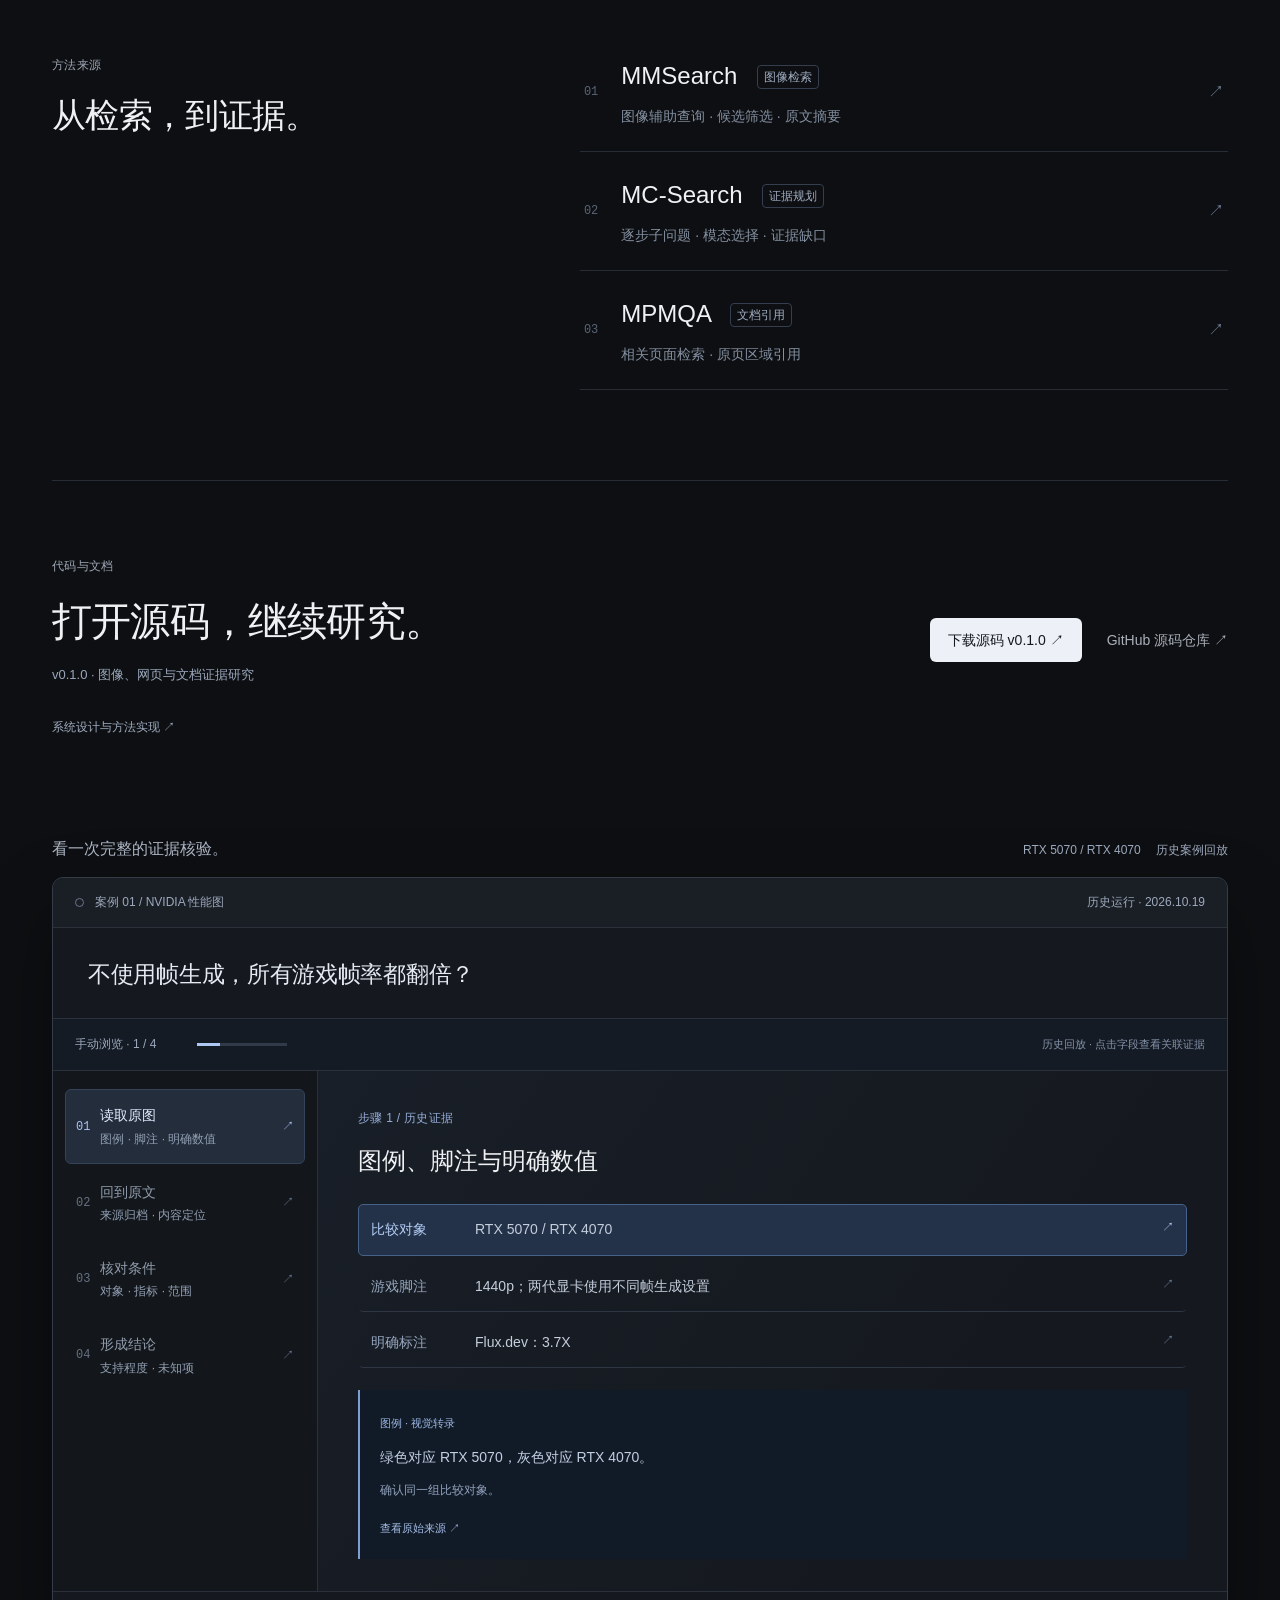
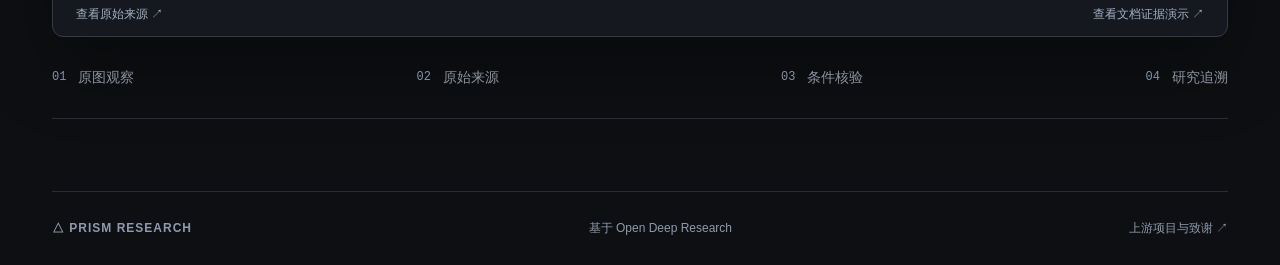
==== commit fc0e9f5d: "Simplify documentation and link live project website" ====
--- a/site/index.html
+++ b/site/index.html
@@ -9,5 +9,5 @@
 
 <section id="system"><div class="section-head"><div><div class="eyebrow">系统架构</div><h2>研究有路径，<br/><span class="muted">结论有来处。</span></h2></div></div><div class="architecture"><img alt="中文系统架构图" decoding="async" height="450" loading="lazy" src="docs/assets/architecture.svg" width="1200"/></div><div class="editorial-grid"><article><span>01 / 图像理解</span><h3>读取原图</h3><p>从图像中提取线索，结合问题形成检索查询。</p></article><article><span>02 / 证据规划</span><h3>逐步研究</h3><p>根据已有证据选择下一步，保留子问题、来源与待确认项。</p></article><article><span>03 / 来源定位</span><h3>定位证据</h3><p>关联网页原文与文档区域，让报告中的发现回到具体资料。</p></article></div></section>
 <section id="research"><div class="section-head"><div><div class="eyebrow">方法来源</div><h2>从检索，到证据。</h2></div></div><div class="paper-list"><a href="https://mmsearch.github.io/" rel="noopener" target="_blank"><span class="paper-n">01</span><div><h3>MMSearch <span>图像检索</span></h3><p>图像辅助查询 · 候选筛选 · 原文摘要</p></div><b>↗</b></a><a href="https://mc-search-project.github.io/" rel="noopener" target="_blank"><span class="paper-n">02</span><div><h3>MC-Search <span>证据规划</span></h3><p>逐步子问题 · 模态选择 · 证据缺口</p></div><b>↗</b></a><a href="https://arxiv.org/abs/2304.09660" rel="noopener" target="_blank"><span class="paper-n">03</span><div><h3>MPMQA <span>文档引用</span></h3><p>相关页面检索 · 原页区域引用</p></div><b>↗</b></a></div></section>
-<section class="release" id="release"><div class="eyebrow">代码与文档</div><h2>打开源码，继续研究。</h2><p>v0.1.0 · 图像、网页与文档证据研究</p><div class="actions"><a class="button primary" download="" href="prism-research-source.zip">下载源码 v0.1.0 ↗</a><a class="text-link" href="https://github.com/xyl-0216/prism-research" rel="noopener" target="_blank">GitHub 源码仓库 ↗</a></div><p class="release-note"><a href="docs/implementation-status.md">实现范围与验证记录 ↗</a></p></section>
+<section class="release" id="release"><div class="eyebrow">代码与文档</div><h2>打开源码，继续研究。</h2><p>v0.1.0 · 图像、网页与文档证据研究</p><div class="actions"><a class="button primary" download="" href="prism-research-source.zip">下载源码 v0.1.0 ↗</a><a class="text-link" href="https://github.com/xyl-0216/prism-research" rel="noopener" target="_blank">GitHub 源码仓库 ↗</a></div><p class="release-note"><a href="https://github.com/xyl-0216/prism-research/blob/main/docs/architecture.md">系统设计与方法实现 ↗</a></p></section>
 <section id="case"><div class="section-head"><div><h2>看一次完整的证据核验。</h2></div><p>RTX 5070 / RTX 4070 <span>历史案例回放</span></p></div><div class="case-shell"><div class="case-top">案例 01 / NVIDIA 性能图<span class="case-tag">历史运行 · 2026.10.19</span></div><div class="question">不使用帧生成，所有游戏帧率都翻倍？</div><div class="replay-toolbar"><div class="replay-actions"><button hidden="" id="replay-pause" type="button">停止自动浏览</button></div><span aria-live="polite" id="replay-status" role="status">自动浏览 · 1 / 4</span><progress aria-label="案例回放进度" id="replay-progress" max="4" value="1"></progress><span class="replay-note">历史回放 · 点击字段查看关联证据</span></div><div class="case-grid"><div aria-label="证据回放步骤" class="steps" role="tablist"><button aria-controls="evidence-panel" aria-selected="true" class="step active" data-step="0" id="tab-0" role="tab"><span>01</span><div>读取原图<small>图例 · 脚注 · 明确数值</small></div><b>↗</b></button><button aria-controls="evidence-panel" aria-selected="false" class="step" data-step="1" id="tab-1" role="tab"><span>02</span><div>回到原文<small>来源归档 · 内容定位</small></div><b>↗</b></button><button aria-controls="evidence-panel" aria-selected="false" class="step" data-step="2" id="tab-2" role="tab"><span>03</span><div>核对条件<small>对象 · 指标 · 范围</small></div><b>↗</b></button><button aria-controls="evidence-panel" aria-selected="false" class="step" data-step="3" id="tab-3" role="tab"><span>04</span><div>形成结论<small>支持程度 · 未知项</small></div><b>↗</b></button></div><article aria-labelledby="tab-0" class="evidence" id="evidence-panel" role="tabpanel" tabindex="0"></article></div><div class="case-bottom"><a href="https://www.nvidia.com/en-us/geforce/news/rtx-5070-out-now/" rel="noopener" target="_blank">查看原始来源 ↗</a><a href="evidence-demo.html" rel="noopener" target="_blank">查看文档证据演示 ↗</a></div></div><div class="capability-strip"><span><i>01</i> 原图观察</span><span><i>02</i> 原始来源</span><span><i>03</i> 条件核验</span><span><i>04</i> 研究追溯</span></div></section></main><footer><a class="brand" href="#">△ PRISM RESEARCH</a><span>基于 Open Deep Research</span><a href="https://github.com/langchain-ai/open_deep_research" rel="noopener" target="_blank">上游项目与致谢 ↗</a></footer><script src="app.js"></script></body></html>
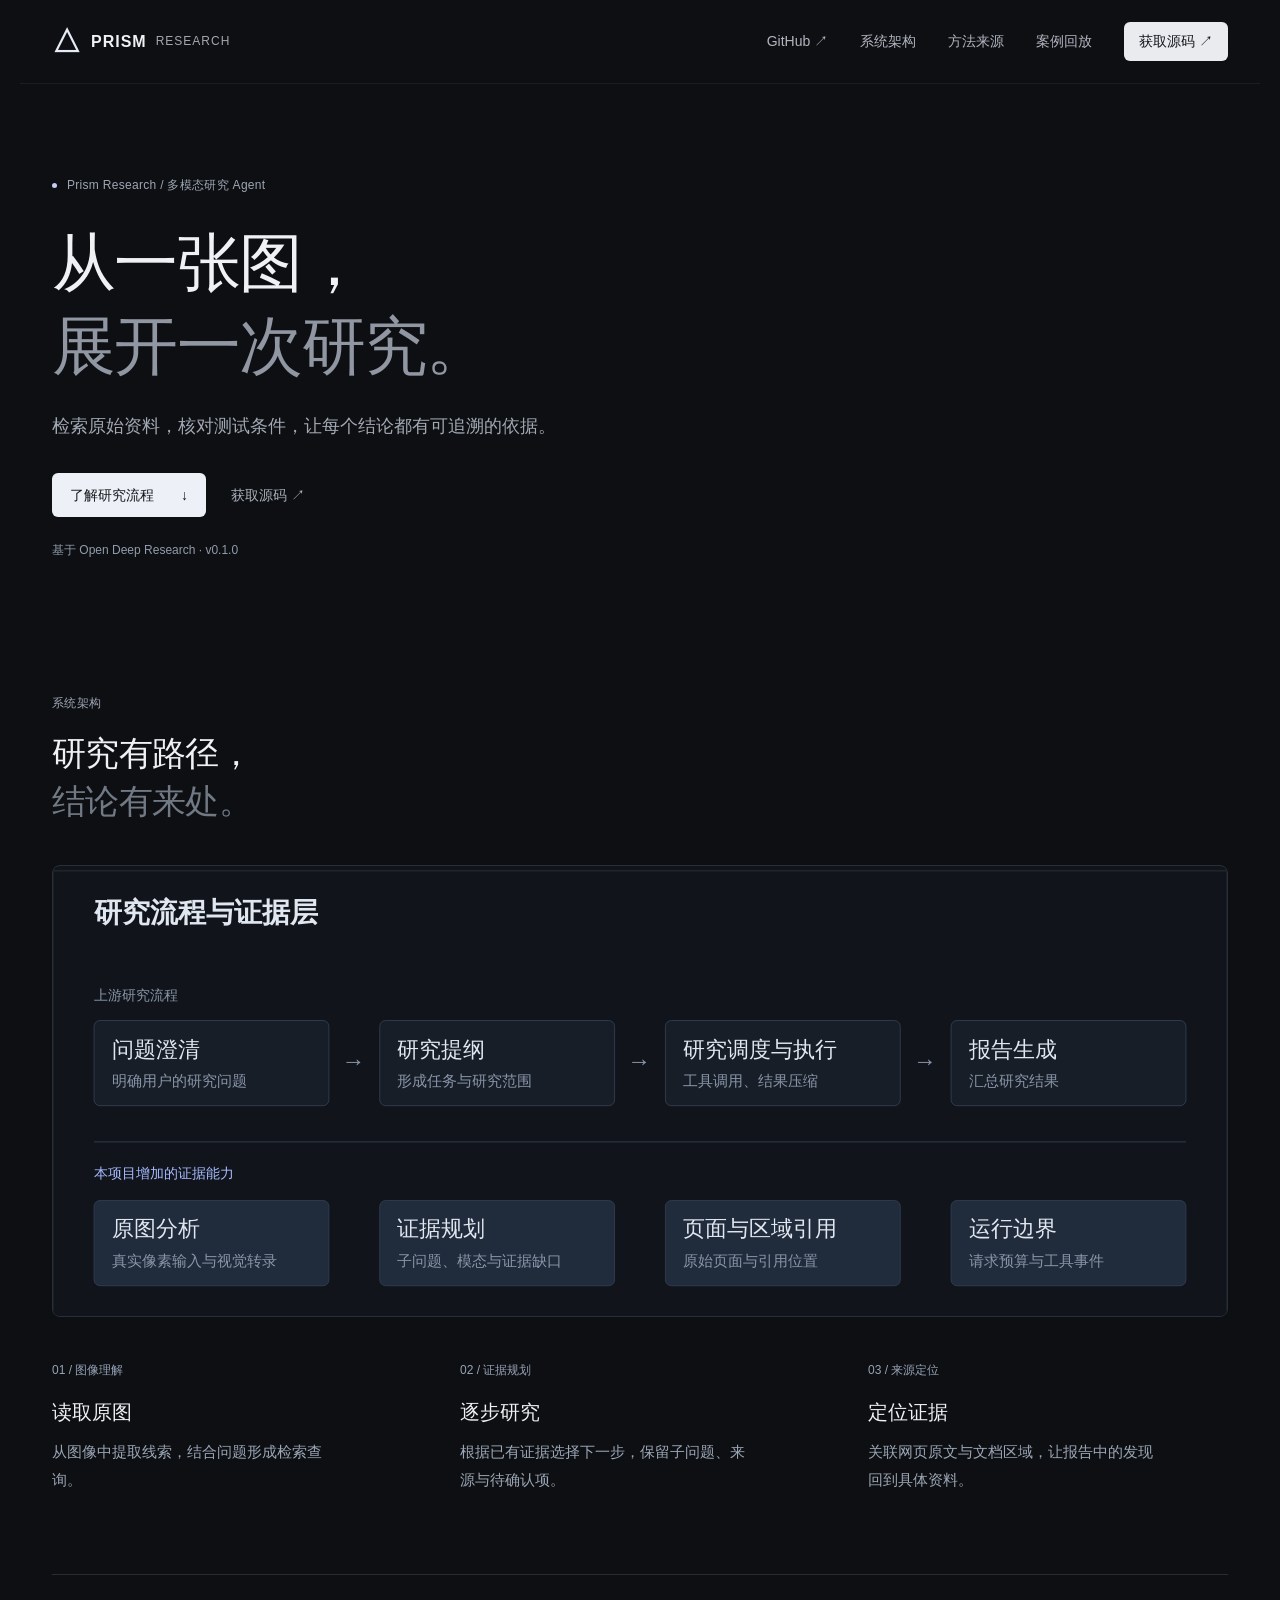
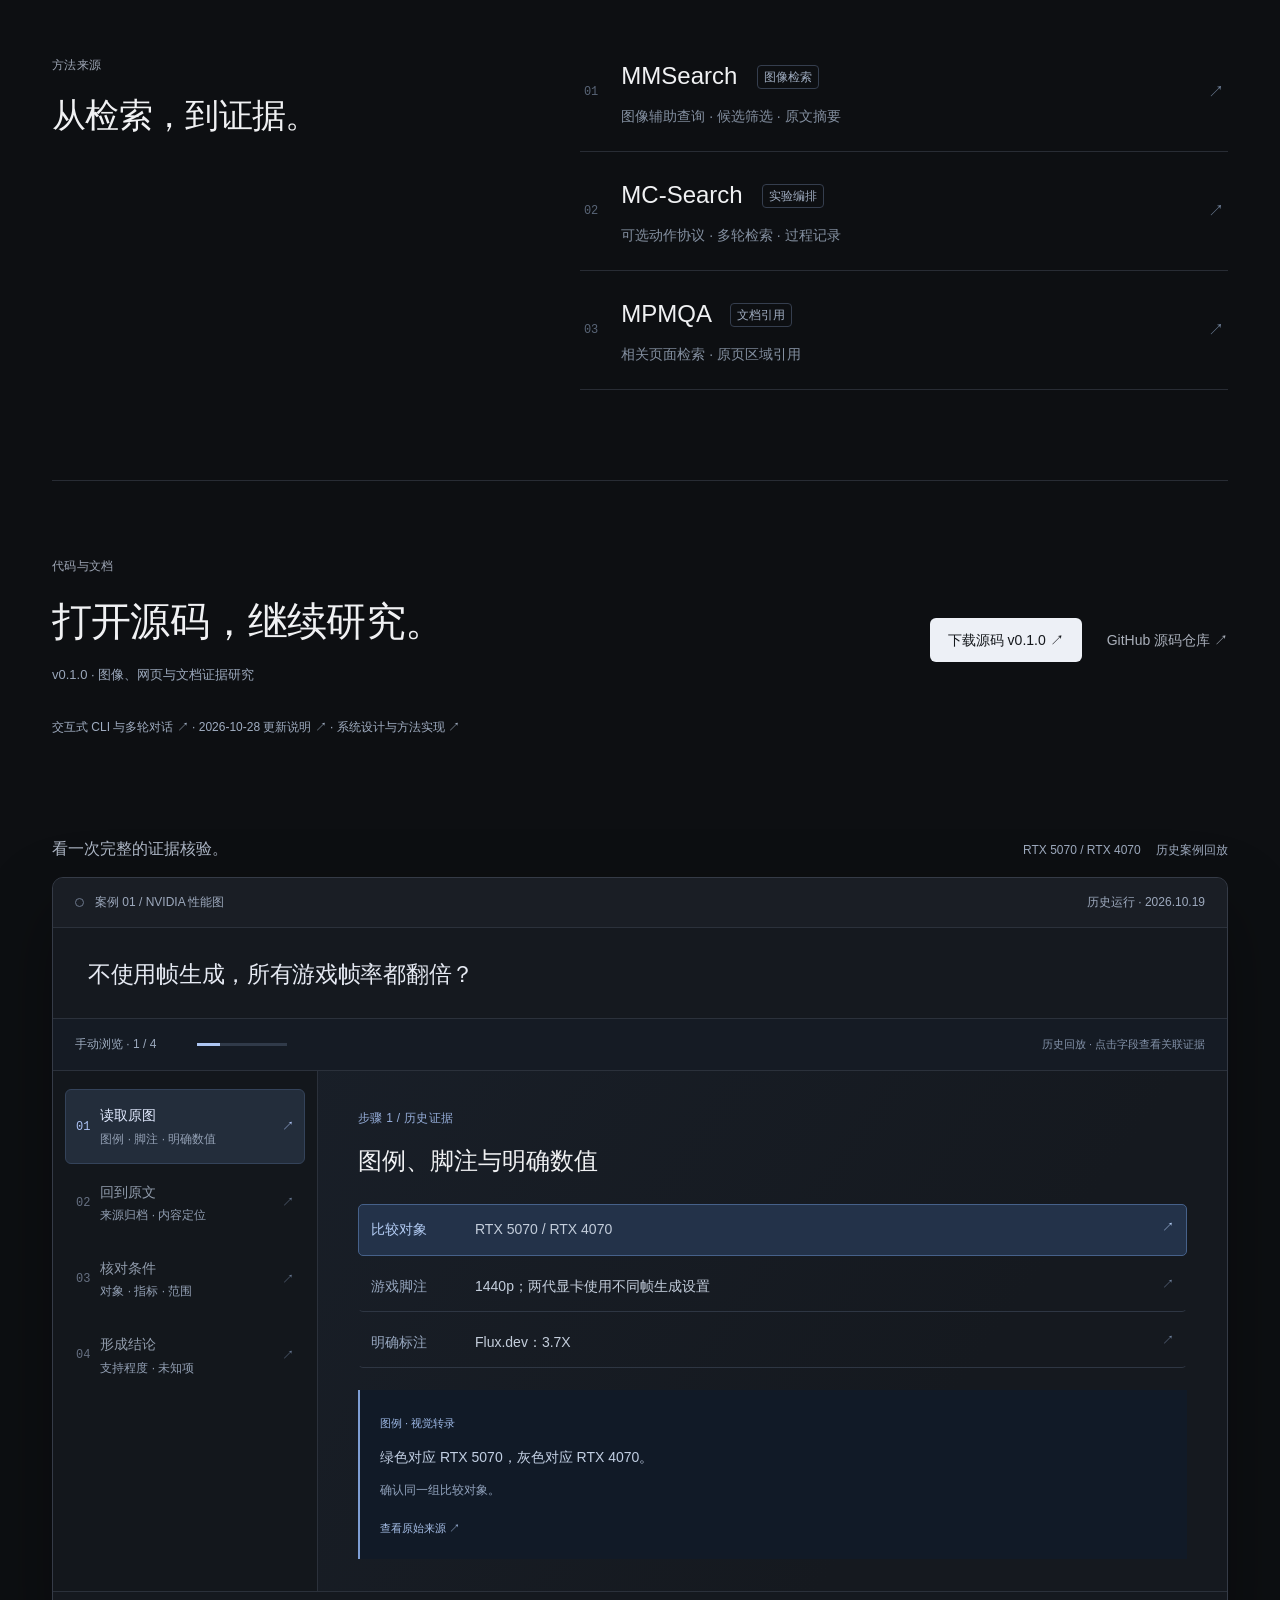
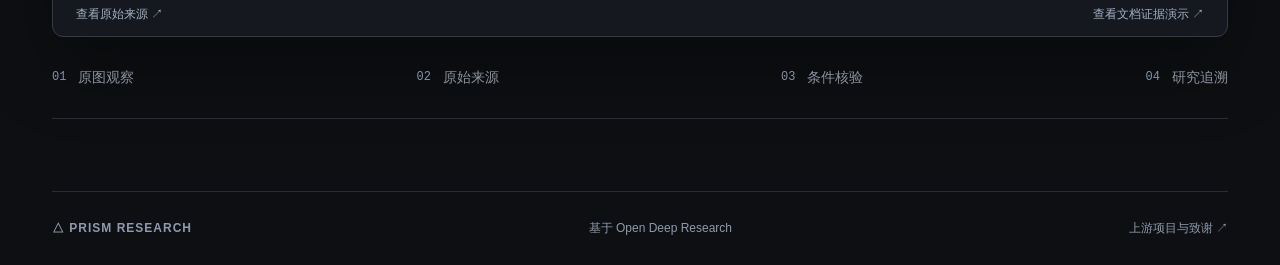
==== commit 1da49cfe: "Add interactive research CLI with persistent multi-turn sessions Add streaming chat, attachment snap" ====
--- a/site/index.html
+++ b/site/index.html
@@ -8,6 +8,6 @@
 </section>
 
 <section id="system"><div class="section-head"><div><div class="eyebrow">系统架构</div><h2>研究有路径，<br/><span class="muted">结论有来处。</span></h2></div></div><div class="architecture"><img alt="中文系统架构图" decoding="async" height="450" loading="lazy" src="docs/assets/architecture.svg" width="1200"/></div><div class="editorial-grid"><article><span>01 / 图像理解</span><h3>读取原图</h3><p>从图像中提取线索，结合问题形成检索查询。</p></article><article><span>02 / 证据规划</span><h3>逐步研究</h3><p>根据已有证据选择下一步，保留子问题、来源与待确认项。</p></article><article><span>03 / 来源定位</span><h3>定位证据</h3><p>关联网页原文与文档区域，让报告中的发现回到具体资料。</p></article></div></section>
-<section id="research"><div class="section-head"><div><div class="eyebrow">方法来源</div><h2>从检索，到证据。</h2></div></div><div class="paper-list"><a href="https://mmsearch.github.io/" rel="noopener" target="_blank"><span class="paper-n">01</span><div><h3>MMSearch <span>图像检索</span></h3><p>图像辅助查询 · 候选筛选 · 原文摘要</p></div><b>↗</b></a><a href="https://mc-search-project.github.io/" rel="noopener" target="_blank"><span class="paper-n">02</span><div><h3>MC-Search <span>证据规划</span></h3><p>逐步子问题 · 模态选择 · 证据缺口</p></div><b>↗</b></a><a href="https://arxiv.org/abs/2304.09660" rel="noopener" target="_blank"><span class="paper-n">03</span><div><h3>MPMQA <span>文档引用</span></h3><p>相关页面检索 · 原页区域引用</p></div><b>↗</b></a></div></section>
-<section class="release" id="release"><div class="eyebrow">代码与文档</div><h2>打开源码，继续研究。</h2><p>v0.1.0 · 图像、网页与文档证据研究</p><div class="actions"><a class="button primary" download="" href="prism-research-source.zip">下载源码 v0.1.0 ↗</a><a class="text-link" href="https://github.com/xyl-0216/prism-research" rel="noopener" target="_blank">GitHub 源码仓库 ↗</a></div><p class="release-note"><a href="https://github.com/xyl-0216/prism-research/blob/main/docs/architecture.md">系统设计与方法实现 ↗</a></p></section>
+<section id="research"><div class="section-head"><div><div class="eyebrow">方法来源</div><h2>从检索，到证据。</h2></div></div><div class="paper-list"><a href="https://mmsearch.github.io/" rel="noopener" target="_blank"><span class="paper-n">01</span><div><h3>MMSearch <span>图像检索</span></h3><p>图像辅助查询 · 候选筛选 · 原文摘要</p></div><b>↗</b></a><a href="https://mc-search-project.github.io/" rel="noopener" target="_blank"><span class="paper-n">02</span><div><h3>MC-Search <span>实验编排</span></h3><p>可选动作协议 · 多轮检索 · 过程记录</p></div><b>↗</b></a><a href="https://arxiv.org/abs/2304.09660" rel="noopener" target="_blank"><span class="paper-n">03</span><div><h3>MPMQA <span>文档引用</span></h3><p>相关页面检索 · 原页区域引用</p></div><b>↗</b></a></div></section>
+<section class="release" id="release"><div class="eyebrow">代码与文档</div><h2>打开源码，继续研究。</h2><p>v0.1.0 · 图像、网页与文档证据研究</p><div class="actions"><a class="button primary" download="" href="prism-research-source.zip">下载源码 v0.1.0 ↗</a><a class="text-link" href="https://github.com/xyl-0216/prism-research" rel="noopener" target="_blank">GitHub 源码仓库 ↗</a></div><p class="release-note"><a href="https://github.com/xyl-0216/prism-research/blob/main/docs/chat.md">交互式 CLI 与多轮对话 ↗</a> · <a href="https://github.com/xyl-0216/prism-research/blob/main/CHANGELOG.md">2026-10-28 更新说明 ↗</a> · <a href="https://github.com/xyl-0216/prism-research/blob/main/docs/architecture.md">系统设计与方法实现 ↗</a></p></section>
 <section id="case"><div class="section-head"><div><h2>看一次完整的证据核验。</h2></div><p>RTX 5070 / RTX 4070 <span>历史案例回放</span></p></div><div class="case-shell"><div class="case-top">案例 01 / NVIDIA 性能图<span class="case-tag">历史运行 · 2026.10.19</span></div><div class="question">不使用帧生成，所有游戏帧率都翻倍？</div><div class="replay-toolbar"><div class="replay-actions"><button hidden="" id="replay-pause" type="button">停止自动浏览</button></div><span aria-live="polite" id="replay-status" role="status">自动浏览 · 1 / 4</span><progress aria-label="案例回放进度" id="replay-progress" max="4" value="1"></progress><span class="replay-note">历史回放 · 点击字段查看关联证据</span></div><div class="case-grid"><div aria-label="证据回放步骤" class="steps" role="tablist"><button aria-controls="evidence-panel" aria-selected="true" class="step active" data-step="0" id="tab-0" role="tab"><span>01</span><div>读取原图<small>图例 · 脚注 · 明确数值</small></div><b>↗</b></button><button aria-controls="evidence-panel" aria-selected="false" class="step" data-step="1" id="tab-1" role="tab"><span>02</span><div>回到原文<small>来源归档 · 内容定位</small></div><b>↗</b></button><button aria-controls="evidence-panel" aria-selected="false" class="step" data-step="2" id="tab-2" role="tab"><span>03</span><div>核对条件<small>对象 · 指标 · 范围</small></div><b>↗</b></button><button aria-controls="evidence-panel" aria-selected="false" class="step" data-step="3" id="tab-3" role="tab"><span>04</span><div>形成结论<small>支持程度 · 未知项</small></div><b>↗</b></button></div><article aria-labelledby="tab-0" class="evidence" id="evidence-panel" role="tabpanel" tabindex="0"></article></div><div class="case-bottom"><a href="https://www.nvidia.com/en-us/geforce/news/rtx-5070-out-now/" rel="noopener" target="_blank">查看原始来源 ↗</a><a href="evidence-demo.html" rel="noopener" target="_blank">查看文档证据演示 ↗</a></div></div><div class="capability-strip"><span><i>01</i> 原图观察</span><span><i>02</i> 原始来源</span><span><i>03</i> 条件核验</span><span><i>04</i> 研究追溯</span></div></section></main><footer><a class="brand" href="#">△ PRISM RESEARCH</a><span>基于 Open Deep Research</span><a href="https://github.com/langchain-ai/open_deep_research" rel="noopener" target="_blank">上游项目与致谢 ↗</a></footer><script src="app.js"></script></body></html>
